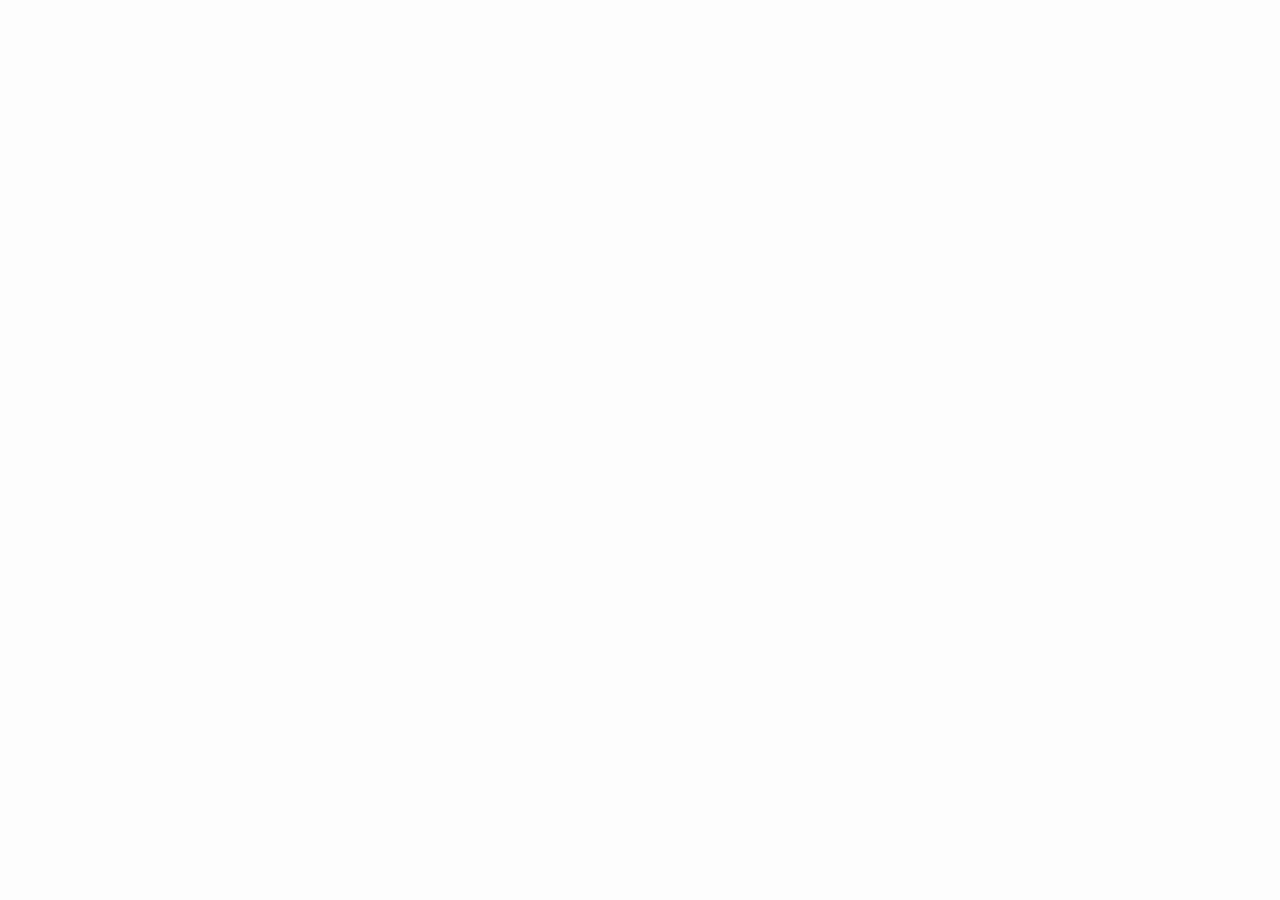
==== about.html @ 8a4e91d0 "simplifying index" ====
<!DOCTYPE html>
<html lang="en">
<head>
    <meta charset="UTF-8">
    <meta name="viewport" content="width=device-width, initial-scale=1.0">

    <title>Stefanie Jackson | About</title>

    <link href="style.css" rel="stylesheet" type="text/css" />
</head>
<body>
    
</body>
</html>
---- style.css ----
/* global */
:root {
	--light-color: #fdfdfd;
	--dark-color: rgb(5, 5, 5);
	--main-font-size: 24px;
    background-color: var(--light-color);
    color: var(--dark-color);
}

/* container layout */
body {
    /* background-color: var(--light-color);
    color: var(--dark-color); */
    margin: 0;
}

header {
    width: 100%;
    max-width: 1200px;
}

header img {
    display: block;
    margin: 48px auto 32px auto;
    max-width: 80vw;
}

main {
    width: 100%;
    max-width: 1200px;
}

main ul {
    width: inherit;
    margin: 0 auto;
    padding: 0;
    list-style: none;
}

picture img {
    --padding-amt: 16px;
    width: calc(100% - var(--padding-amt) * 2);
    padding: var(--padding-amt);
}

ul li p {
    margin: 0 auto;
    text-align: center;
    font-size: var(--main-font-size);
}

.marquee-navigation {
    padding: 0 2em;
}

@media (min-width: 1200px) {
    body {
        background-color: var(--dark-color);
    }
}

/* typography */
a {
    color: var(--dark-color);
}

/* light theme adjustments */
@media (prefers-color-scheme: light) {
	
}

/* dark theme adjustments */
@media (prefers-color-scheme: dark) {
	:root {
		background: var(--dark-color);
		color: var(--light-color)
	}

	a {
		color: var(--light-color)
	}

	header {
        filter: invert(100%);
    }
}
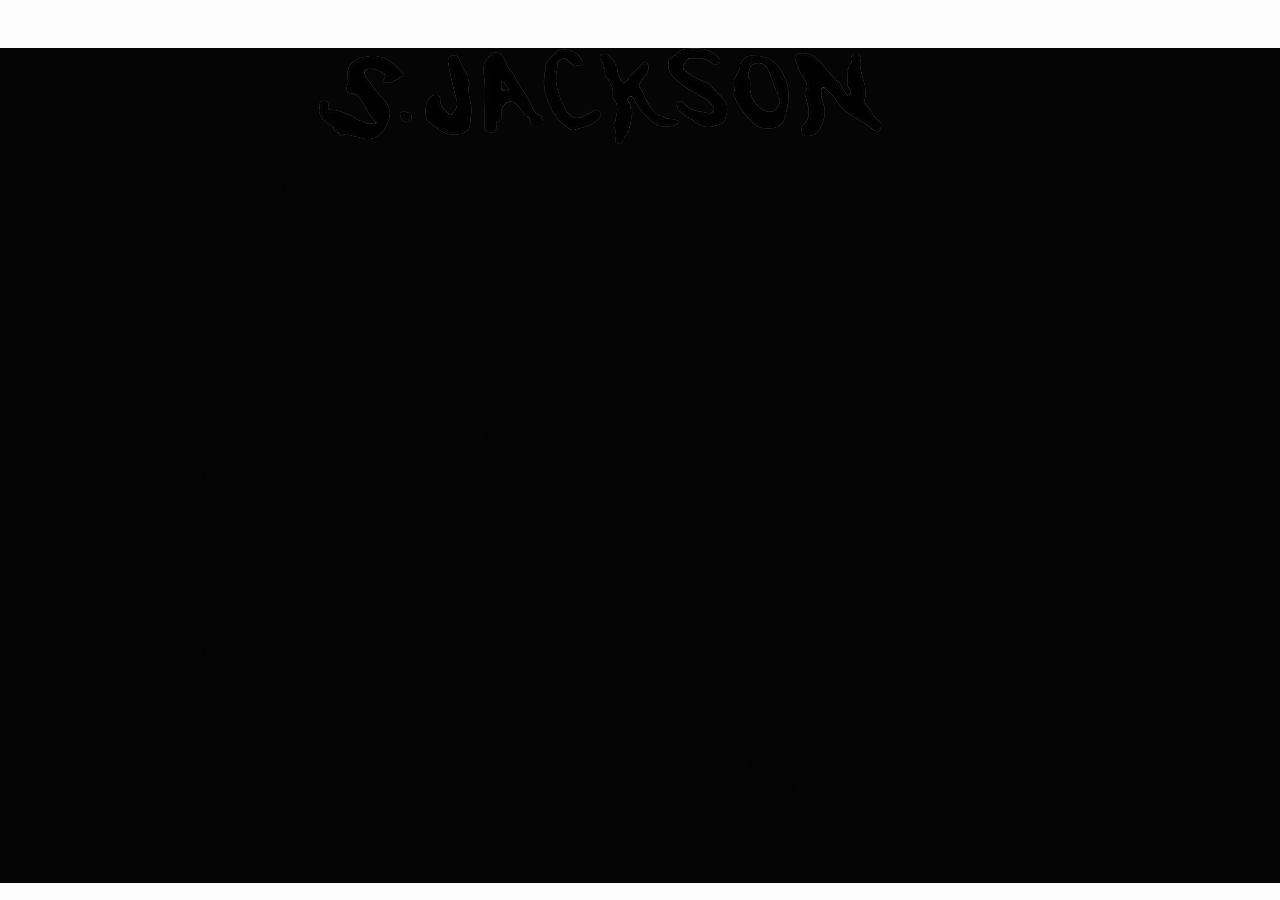
==== commit 19125214: "started laying out about page" ====
--- a/about.html
+++ b/about.html
@@ -4,11 +4,31 @@
     <meta charset="UTF-8">
     <meta name="viewport" content="width=device-width, initial-scale=1.0">
 
-    <title>Stefanie Jackson | About</title>
+    <title>Stefanie Jackson</title>
+
+    <link rel="preconnect" href="https://fonts.googleapis.com">
+    <link rel="preconnect" href="https://fonts.gstatic.com" crossorigin>
+    <link href="https://fonts.googleapis.com/css2?family=Nunito:ital,wght@0,200..1000;1,200..1000&display=swap" rel="stylesheet">
 
     <link href="style.css" rel="stylesheet" type="text/css" />
 </head>
 <body>
+    <main>
+        <header>
+            <a href="index.html"><img src="signature.svg" alt="Stefanie Jackson artist signature"></a>
+            <!-- TODO: add fallback text if image doesn't load -->
+        </header>
+
+        <article>
+        
+            <p>Stefanie Jackson is an American painter whose art deals with themes of African American history and contemporary U.S. politics. Born in Detroit, Michigan, Jackson received her BFA from Parsons The New School for Design in 1979 and her MFA from Cornell University in 1988. After over two decades as a Professor of Art at the University of Georgia's Lamar Dodd School of Art, Jackson now devotes herself to painting and family full-time. She has been the recipient of numerous awards and grants, including those of the Pollock-Krasner Foundation, the Georgia Council for the Arts, the National Endowment for the Arts, and the Adolph and Esther Gottlieb Foundation Award, in recognition of her life’s dedication to developing artistic goals, regardless of other personal or financial responsibilities.</p>
+
+            <p>Jackson’s work has been shown at a variety of galleries and museums, including The Detroit Institute of Arts, her solo exhibition La Sombra y el Espiritu at the Robert and Sallie Brown Museum UNC, the David C. Driskell Center Gallery, the Georgia Museum of Art, the Harriet Tubman Museum, and the Afro-American Historical and Cultural Society Museum in Philadelphia. She has studied in both France and the United States, in attendance of several artist-in-residence programs.</p>
+
+            <p>Jackson's paintings draw on her own life experience as well as broader issues of social justice. Her influences span a broad range of styles, including surrealism and African American literature. One major influence on Jackson's work is Southern blues music and culture. Much of Jackson's work deals with major events in U.S. and African American history. Her art has responded to the Atlanta Race Riots, the destruction of New Orleans by Hurricane Katrina, issues of public housing in Detroit and New Orleans, and the French colonial history of New Orleans. More personally, Jackson draws inspiration from family tragedies, including losing her cousin to violence in Detroit, which is commemorated in the painting Little Girl Blue.</p>
+
+        </article>
+    </main>
     
 </body>
 </html>
--- a/style.css
+++ b/style.css
@@ -2,7 +2,7 @@
 :root {
 	--light-color: #fdfdfd;
 	--dark-color: rgb(5, 5, 5);
-	--main-font-size: 24px;
+	--padding-amt: 16px;
     background-color: var(--light-color);
     color: var(--dark-color);
 }
@@ -38,7 +38,6 @@
 }
 
 picture img {
-    --padding-amt: 16px;
     width: calc(100% - var(--padding-amt) * 2);
     padding: var(--padding-amt);
 }
@@ -49,8 +48,20 @@
     font-size: var(--main-font-size);
 }
 
-.marquee-navigation {
-    padding: 0 2em;
+ul#series {
+    padding-bottom: var(--padding-amt);
+}
+
+article {
+    padding: 0 32px;
+    width: 85vw; /* a little wider than the header image since the text usually doesn't fill up the whole line */
+    max-width: 800px;
+    margin: 0 auto;
+}
+
+article p {
+    font-size: var(--secondary-font-size);
+    margin: 0 0 var(--padding-amt) 0;
 }
 
 @media (min-width: 1200px) {
@@ -60,8 +71,24 @@
 }
 
 /* typography */
+
+:root {
+  font-family: "Nunito", Arial, Helvetica, sans-serif;
+  font-optical-sizing: auto;
+  font-weight: 500;
+  font-style: normal;
+  --main-font-size: 28px;
+  --secondary-font-size: 20px;
+}
+
+
 a {
     color: var(--dark-color);
+    text-decoration: none;
+}
+
+a:hover {
+    cursor: pointer;
 }
 
 /* light theme adjustments */
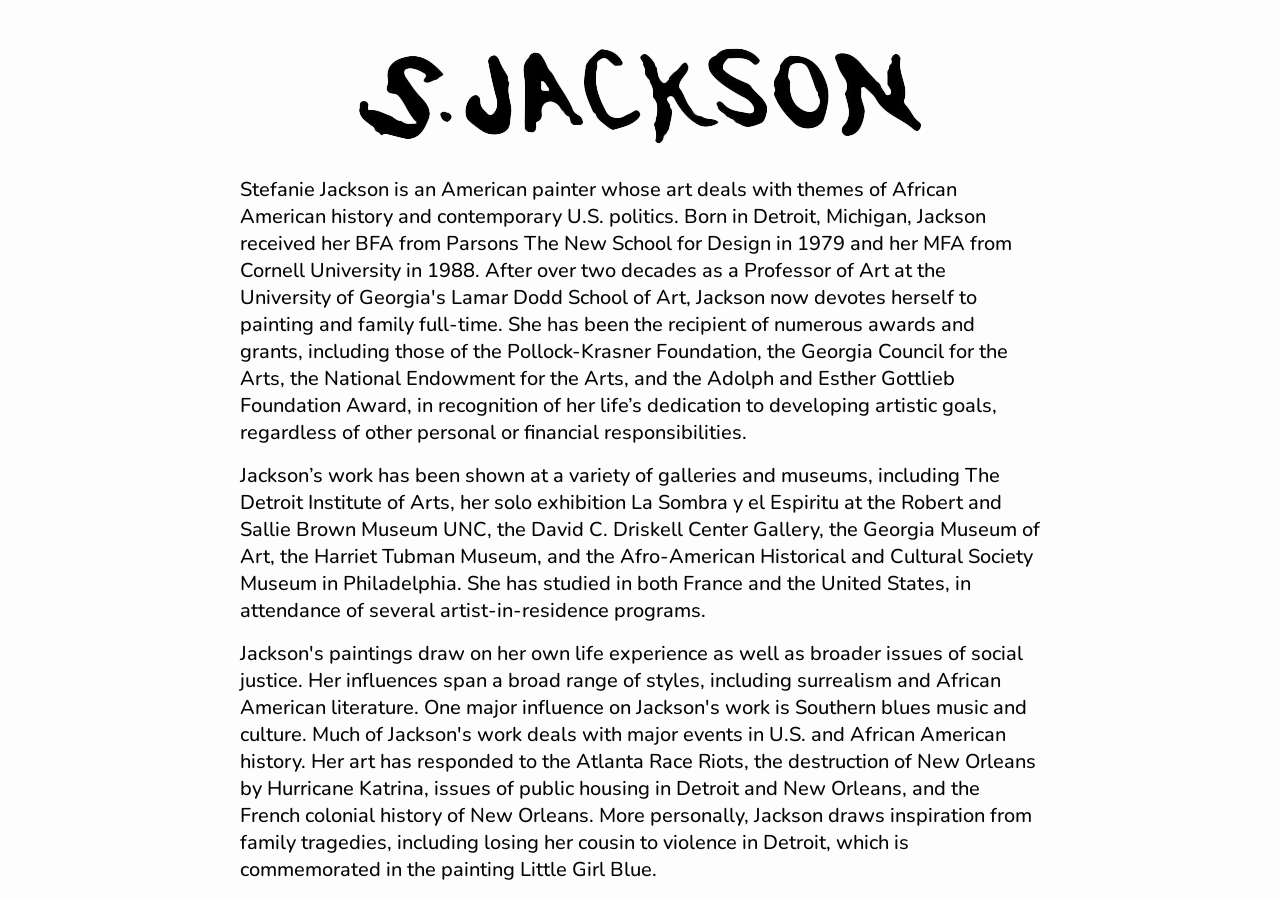
==== commit 7284aadf: "added favicon" ====
--- a/about.html
+++ b/about.html
@@ -5,6 +5,8 @@
     <meta name="viewport" content="width=device-width, initial-scale=1.0">
 
     <title>Stefanie Jackson</title>
+
+    <link rel="icon" sizes="32x32" href="s.ico" />
 
     <link rel="preconnect" href="https://fonts.googleapis.com">
     <link rel="preconnect" href="https://fonts.gstatic.com" crossorigin>
--- a/style.css
+++ b/style.css
@@ -17,6 +17,7 @@
 header {
     width: 100%;
     max-width: 1200px;
+    margin: 0 auto;
 }
 
 header img {
@@ -28,9 +29,10 @@
 main {
     width: 100%;
     max-width: 1200px;
+    margin: 0 auto;
 }
 
-main ul {
+ul {
     width: inherit;
     margin: 0 auto;
     padding: 0;
@@ -62,12 +64,6 @@
 article p {
     font-size: var(--secondary-font-size);
     margin: 0 0 var(--padding-amt) 0;
-}
-
-@media (min-width: 1200px) {
-    body {
-        background-color: var(--dark-color);
-    }
 }
 
 /* typography */
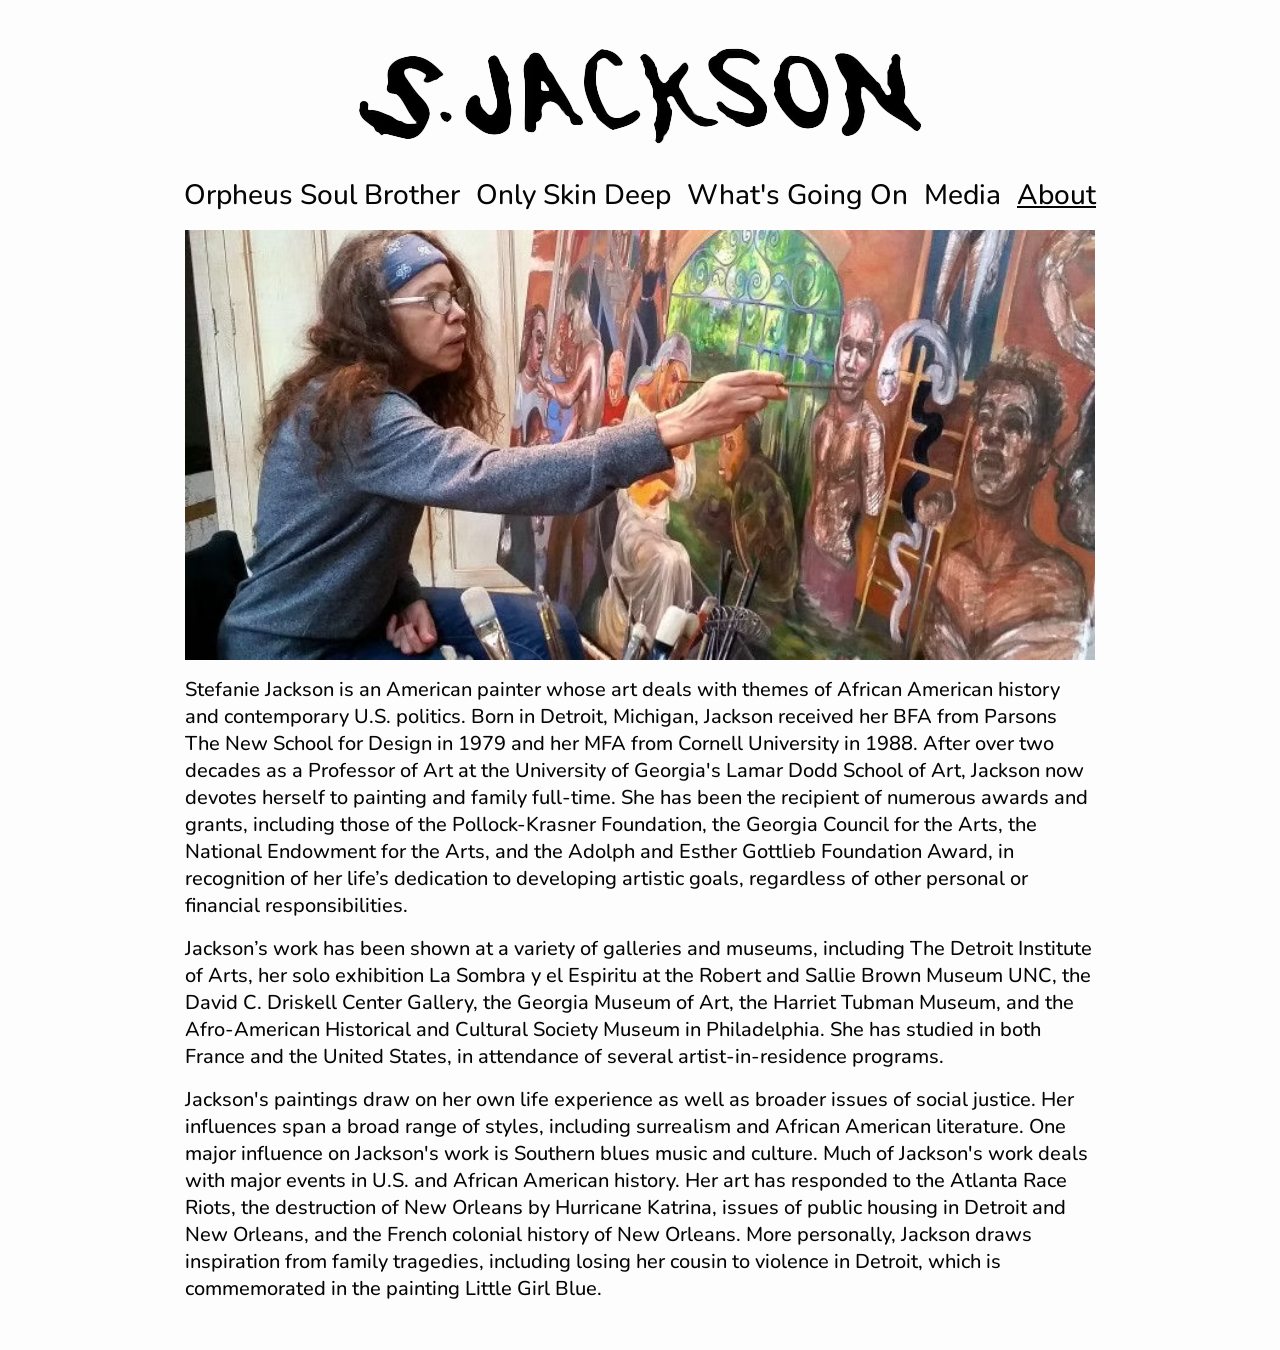
==== commit 29fe007c: "fixed some layout issues on about page" ====
--- a/about.html
+++ b/about.html
@@ -20,7 +20,30 @@
             <a href="index.html"><img src="signature.svg" alt="Stefanie Jackson artist signature"></a>
             <!-- TODO: add fallback text if image doesn't load -->
         </header>
-
+        <nav>
+            <ul id="series">
+                <li>
+                    <p><a href="orpheus-soul-brother.html">Orpheus Soul Brother</a></p>
+                </li>
+                <li>
+                    <p><a href="only-skin-deep.html">Only Skin Deep</a></p>
+                </li>
+                <li>
+                    <p><a href="whats-going-on.html">What's Going On</a></p>
+                </li>
+            </ul>
+            <ul id="info">
+                <li>
+                    <p><a href="media.html">Media</a></p>
+                </li>
+                <li>
+                    <p><u><a href="about.html">About</a></u></p>
+                </li>
+            </ul>
+        </nav>
+        <picture id="portrait">
+            <img src="img/stefanie_jackson.jpg" alt="photograph of Stefanie Jackson painting on a canvas" />
+        </picture>
         <article>
         
             <p>Stefanie Jackson is an American painter whose art deals with themes of African American history and contemporary U.S. politics. Born in Detroit, Michigan, Jackson received her BFA from Parsons The New School for Design in 1979 and her MFA from Cornell University in 1988. After over two decades as a Professor of Art at the University of Georgia's Lamar Dodd School of Art, Jackson now devotes herself to painting and family full-time. She has been the recipient of numerous awards and grants, including those of the Pollock-Krasner Foundation, the Georgia Council for the Arts, the National Endowment for the Arts, and the Adolph and Esther Gottlieb Foundation Award, in recognition of her life’s dedication to developing artistic goals, regardless of other personal or financial responsibilities.</p>
--- a/style.css
+++ b/style.css
@@ -2,7 +2,8 @@
 :root {
 	--light-color: #fdfdfd;
 	--dark-color: rgb(5, 5, 5);
-	--padding-amt: 16px;
+	--spacing-amt: 16px;
+    --column-width: 910px;
     background-color: var(--light-color);
     color: var(--dark-color);
 }
@@ -14,22 +15,36 @@
     margin: 0;
 }
 
-header {
+header, nav {
     width: 100%;
-    max-width: 1200px;
+    max-width: 80vw;
     margin: 0 auto;
 }
 
 header img {
     display: block;
-    margin: 48px auto 32px auto;
+    margin: calc(var(--spacing-amt)*3) auto calc(var(--spacing-amt)*2) auto;
     max-width: 80vw;
+}
+
+nav {
+    margin-bottom: var(--spacing-amt);
+}
+
+nav ul {
+    display: flex;
+    justify-content: space-evenly;
+    gap: var(--spacing-amt);
+}
+
+nav ul li {
+    display: inline;
 }
 
 main {
     width: 100%;
     max-width: 1200px;
-    margin: 0 auto;
+    margin: 0 auto calc(var(--spacing-amt)*3) auto;
 }
 
 ul {
@@ -40,8 +55,8 @@
 }
 
 picture img {
-    width: calc(100% - var(--padding-amt) * 2);
-    padding: var(--padding-amt);
+    width: calc(100% - var(--spacing-amt) * 2);
+    padding: 0 var(--spacing-amt) var(--spacing-amt) var(--spacing-amt);
 }
 
 ul li p {
@@ -51,19 +66,24 @@
 }
 
 ul#series {
-    padding-bottom: var(--padding-amt);
+    padding-bottom: var(--spacing-amt);
+}
+
+#portrait img {
+    display: block;
+    margin: 0 auto;
+    max-width: var(--column-width);
 }
 
 article {
-    padding: 0 32px;
-    width: 85vw; /* a little wider than the header image since the text usually doesn't fill up the whole line */
-    max-width: 800px;
+    width: 80vw;
+    max-width: var(--column-width); /* this is based on the visible width of the nav when viewport ≥ 1200px */
     margin: 0 auto;
 }
 
 article p {
     font-size: var(--secondary-font-size);
-    margin: 0 0 var(--padding-amt) 0;
+    margin: 0 0 var(--spacing-amt) 0;
 }
 
 /* typography */
@@ -73,10 +93,9 @@
   font-optical-sizing: auto;
   font-weight: 500;
   font-style: normal;
-  --main-font-size: 28px;
+  --main-font-size: 24px;
   --secondary-font-size: 20px;
 }
-
 
 a {
     color: var(--dark-color);
@@ -85,6 +104,7 @@
 
 a:hover {
     cursor: pointer;
+    text-decoration: underline;
 }
 
 /* light theme adjustments */
@@ -106,4 +126,46 @@
 	header {
         filter: invert(100%);
     }
+}
+
+/* wider layout */
+
+@media (min-width: 1200px) {
+
+    :root {
+        --main-font-size: 28px;
+    }
+
+    nav {
+        display: flex;
+        gap: var(--spacing-amt);
+        justify-content: center;
+    }
+  
+    nav ul {
+        display: contents; /* removes ul from layout, items flow directly into nav */
+    }
+  
+    nav li {
+        /* flex: 1; */
+        /* white-space: nowrap; */
+        /* display: flex; */
+        /* align-items: center; */
+        /* justify-content: center; */
+        list-style: none;
+    }
+    
+    .gallery {
+        column-count: 2;
+        column-gap: 1.5rem;
+    }
+
+    .gallery img {
+        width: 100%;
+        height: auto;
+        margin-bottom: var(--spacing-amt);
+        padding: 0;
+        display: block;
+    }
+
 }
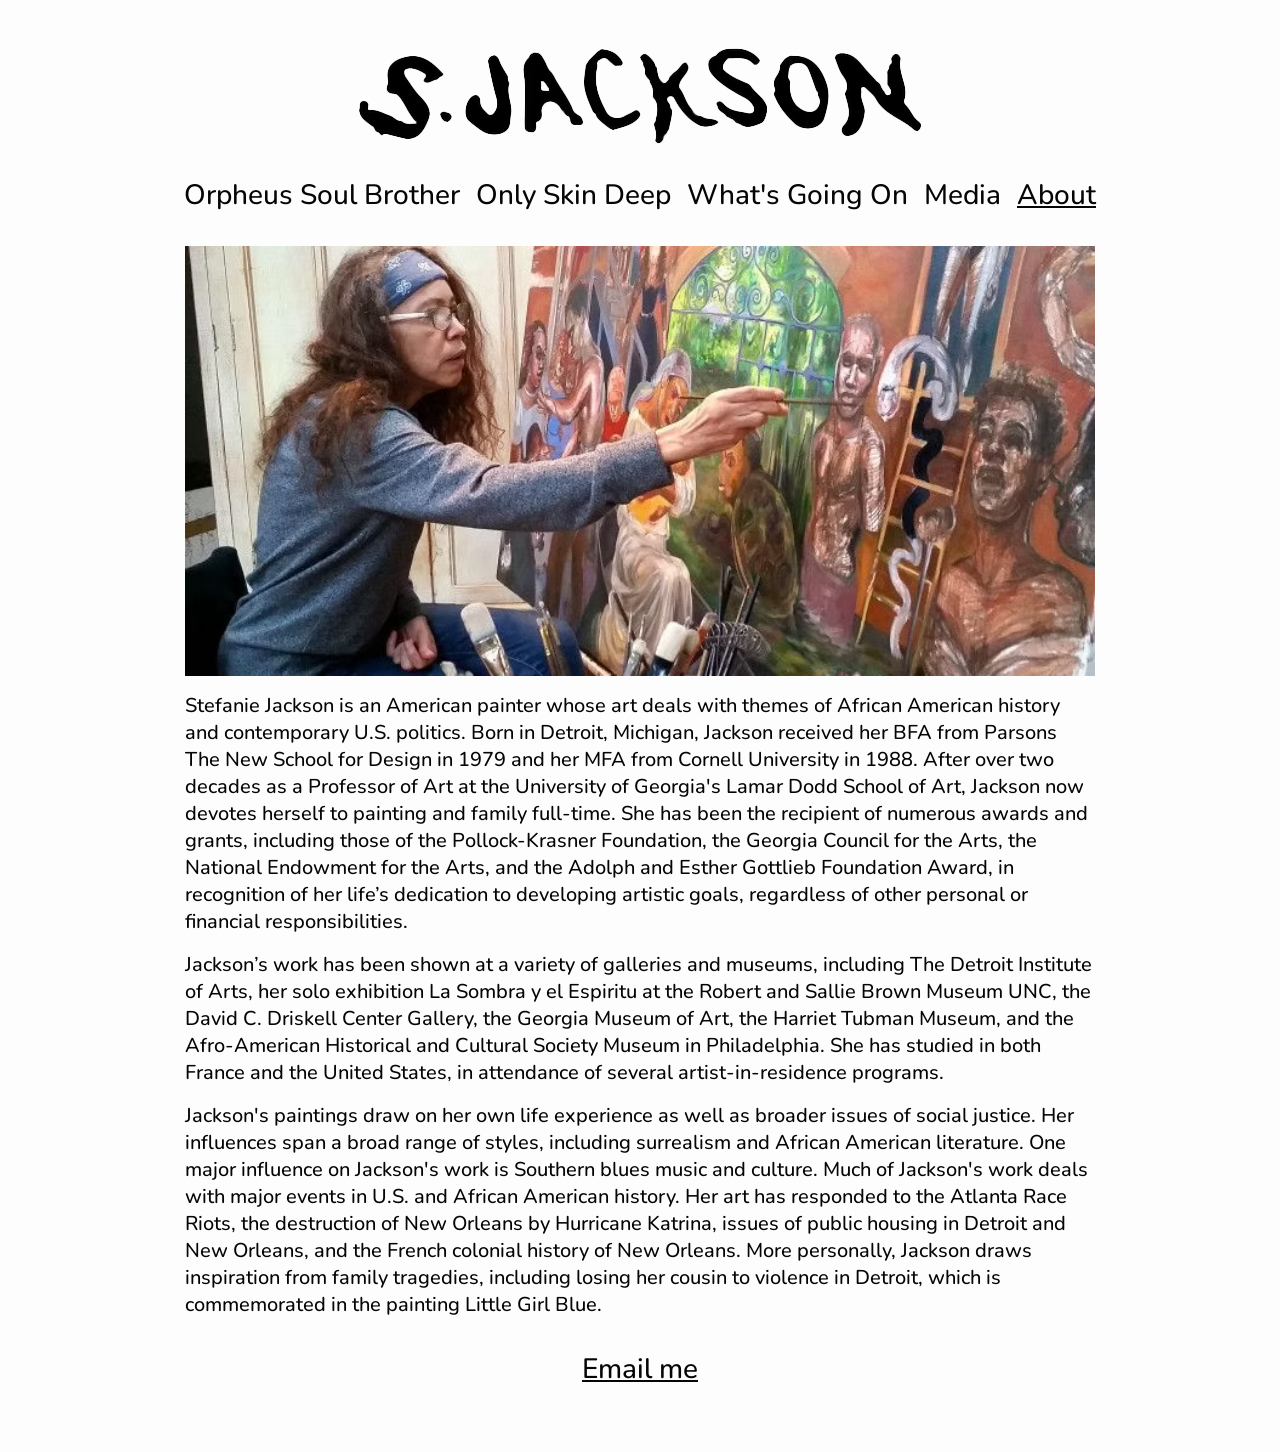
==== commit 00f0ccbf: "added email me link" ====
--- a/about.html
+++ b/about.html
@@ -3,6 +3,7 @@
 <head>
     <meta charset="UTF-8">
     <meta name="viewport" content="width=device-width, initial-scale=1.0">
+    <meta property="og:image" content="img/800px/Chocolat Plantation Sapelo Island Only Skin Deep Series_800px.jpg">
 
     <title>Stefanie Jackson</title>
 
@@ -53,6 +54,9 @@
             <p>Jackson's paintings draw on her own life experience as well as broader issues of social justice. Her influences span a broad range of styles, including surrealism and African American literature. One major influence on Jackson's work is Southern blues music and culture. Much of Jackson's work deals with major events in U.S. and African American history. Her art has responded to the Atlanta Race Riots, the destruction of New Orleans by Hurricane Katrina, issues of public housing in Detroit and New Orleans, and the French colonial history of New Orleans. More personally, Jackson draws inspiration from family tragedies, including losing her cousin to violence in Detroit, which is commemorated in the painting Little Girl Blue.</p>
 
         </article>
+        <article id="email">
+            <p><u><a href="mailto:stefaniejackson22@gmail.com">Email me</a></u></p>
+        </article>
     </main>
     
 </body>
--- a/style.css
+++ b/style.css
@@ -28,7 +28,7 @@
 }
 
 nav {
-    margin-bottom: var(--spacing-amt);
+    margin-bottom: calc(var(--spacing-amt)*2);
 }
 
 nav ul {
@@ -48,7 +48,7 @@
 }
 
 ul {
-    width: inherit;
+    width: 100%;
     margin: 0 auto;
     padding: 0;
     list-style: none;
@@ -65,20 +65,42 @@
     font-size: var(--main-font-size);
 }
 
-ul#series {
-    padding-bottom: var(--spacing-amt);
+#series {
+    margin-bottom: var(--spacing-amt);
 }
 
 #portrait img {
     display: block;
     margin: 0 auto;
+    width: 80vw;
     max-width: var(--column-width);
 }
 
-article {
+#press {
+    margin-bottom: calc(var(--spacing-amt)*2);
+}
+
+#platforms {
+    display: flex;
+    justify-content: space-evenly;
+    gap: var(--spacing-amt);
+}
+
+#email {
+    display: flex;
+}
+
+#email p {
+    margin: 0 auto;
+    font-size: var(--main-font-size);
+}
+
+article, video {
     width: 80vw;
     max-width: var(--column-width); /* this is based on the visible width of the nav when viewport ≥ 1200px */
     margin: 0 auto;
+    display: block;
+    padding-bottom: var(--spacing-amt);
 }
 
 article p {
@@ -147,12 +169,11 @@
     }
   
     nav li {
-        /* flex: 1; */
-        /* white-space: nowrap; */
-        /* display: flex; */
-        /* align-items: center; */
-        /* justify-content: center; */
         list-style: none;
+    }
+
+    #series {
+        margin: 0;
     }
     
     .gallery {
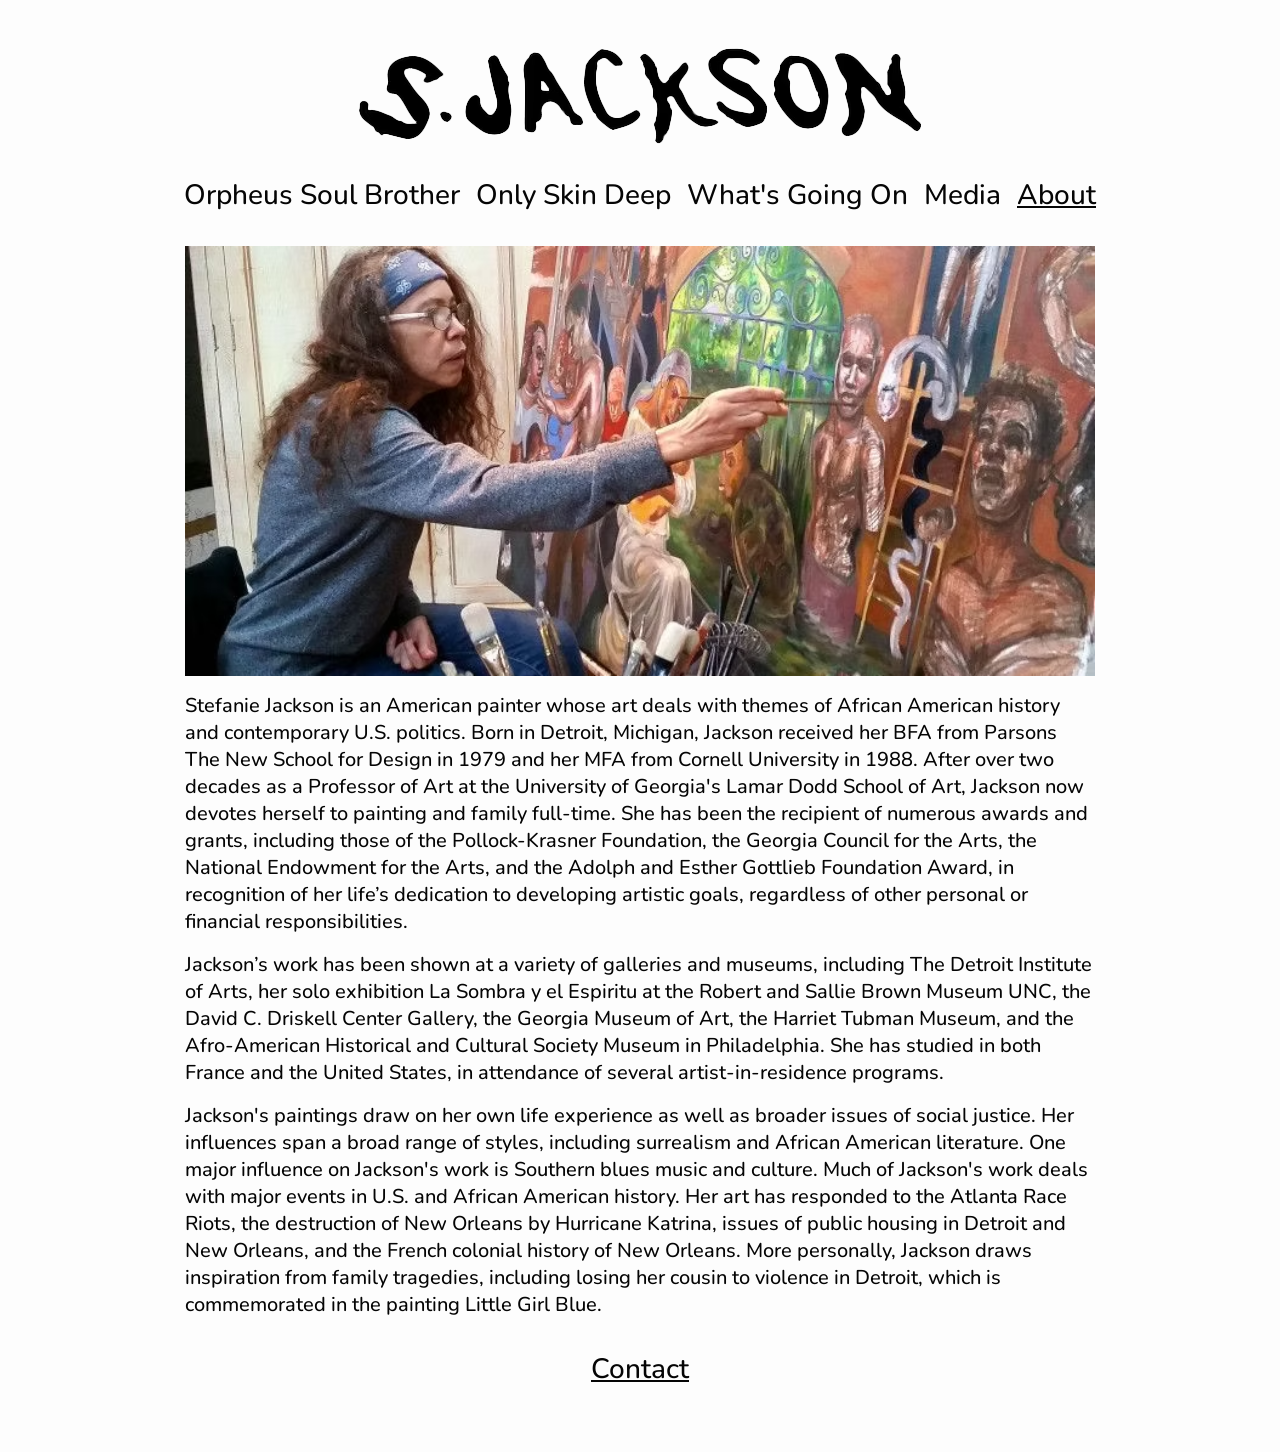
==== commit 04a7feef: "added new sizing rules for < 800px" ====
--- a/about.html
+++ b/about.html
@@ -55,7 +55,7 @@
 
         </article>
         <article id="email">
-            <p><u><a href="mailto:stefaniejackson22@gmail.com">Email me</a></u></p>
+            <p><u><a href="mailto:stefaniejackson22@gmail.com">Contact</a></u></p>
         </article>
     </main>
     
--- a/style.css
+++ b/style.css
@@ -150,6 +150,18 @@
     }
 }
 
+/* smallest layout */
+
+@media (max-width: 800px) {
+    :root {
+        --main-font-size: 20px;
+    }
+
+    nav {
+        max-width: 90vw;
+    }
+}
+
 /* wider layout */
 
 @media (min-width: 1200px) {
